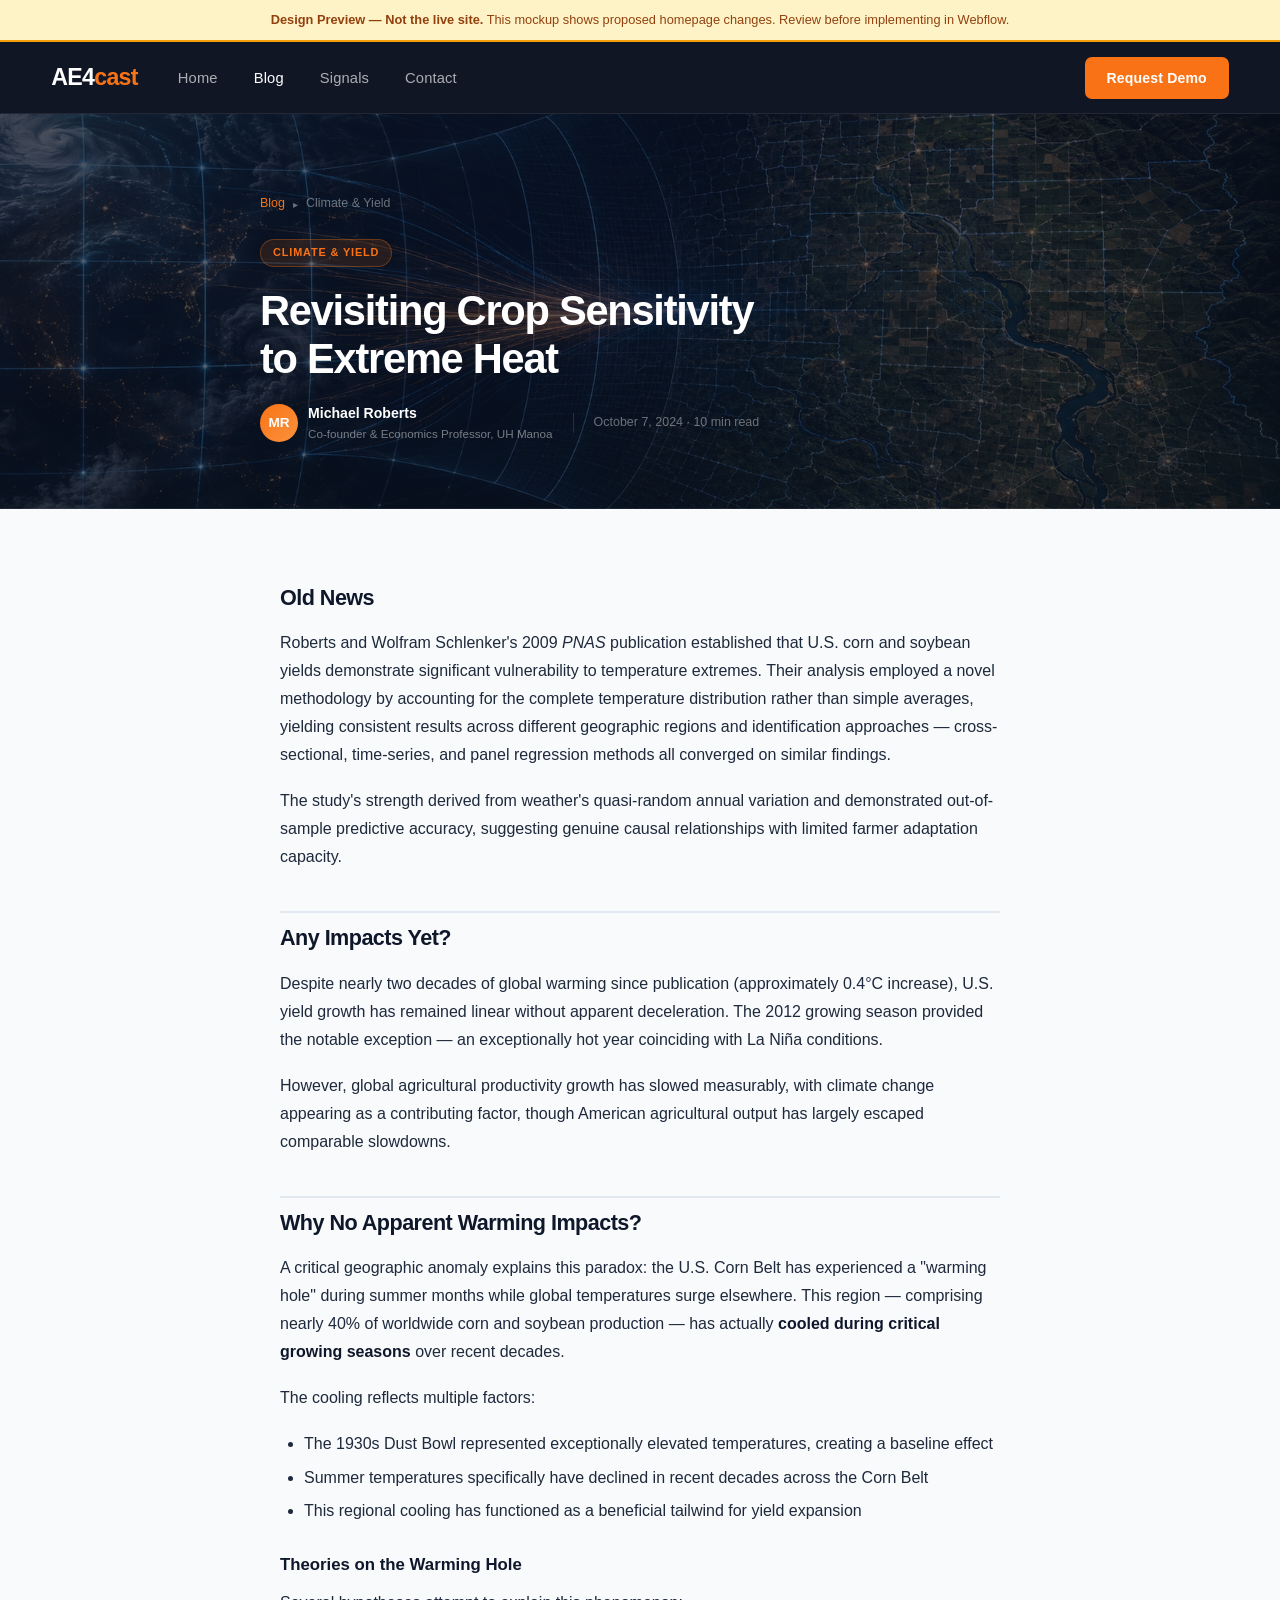
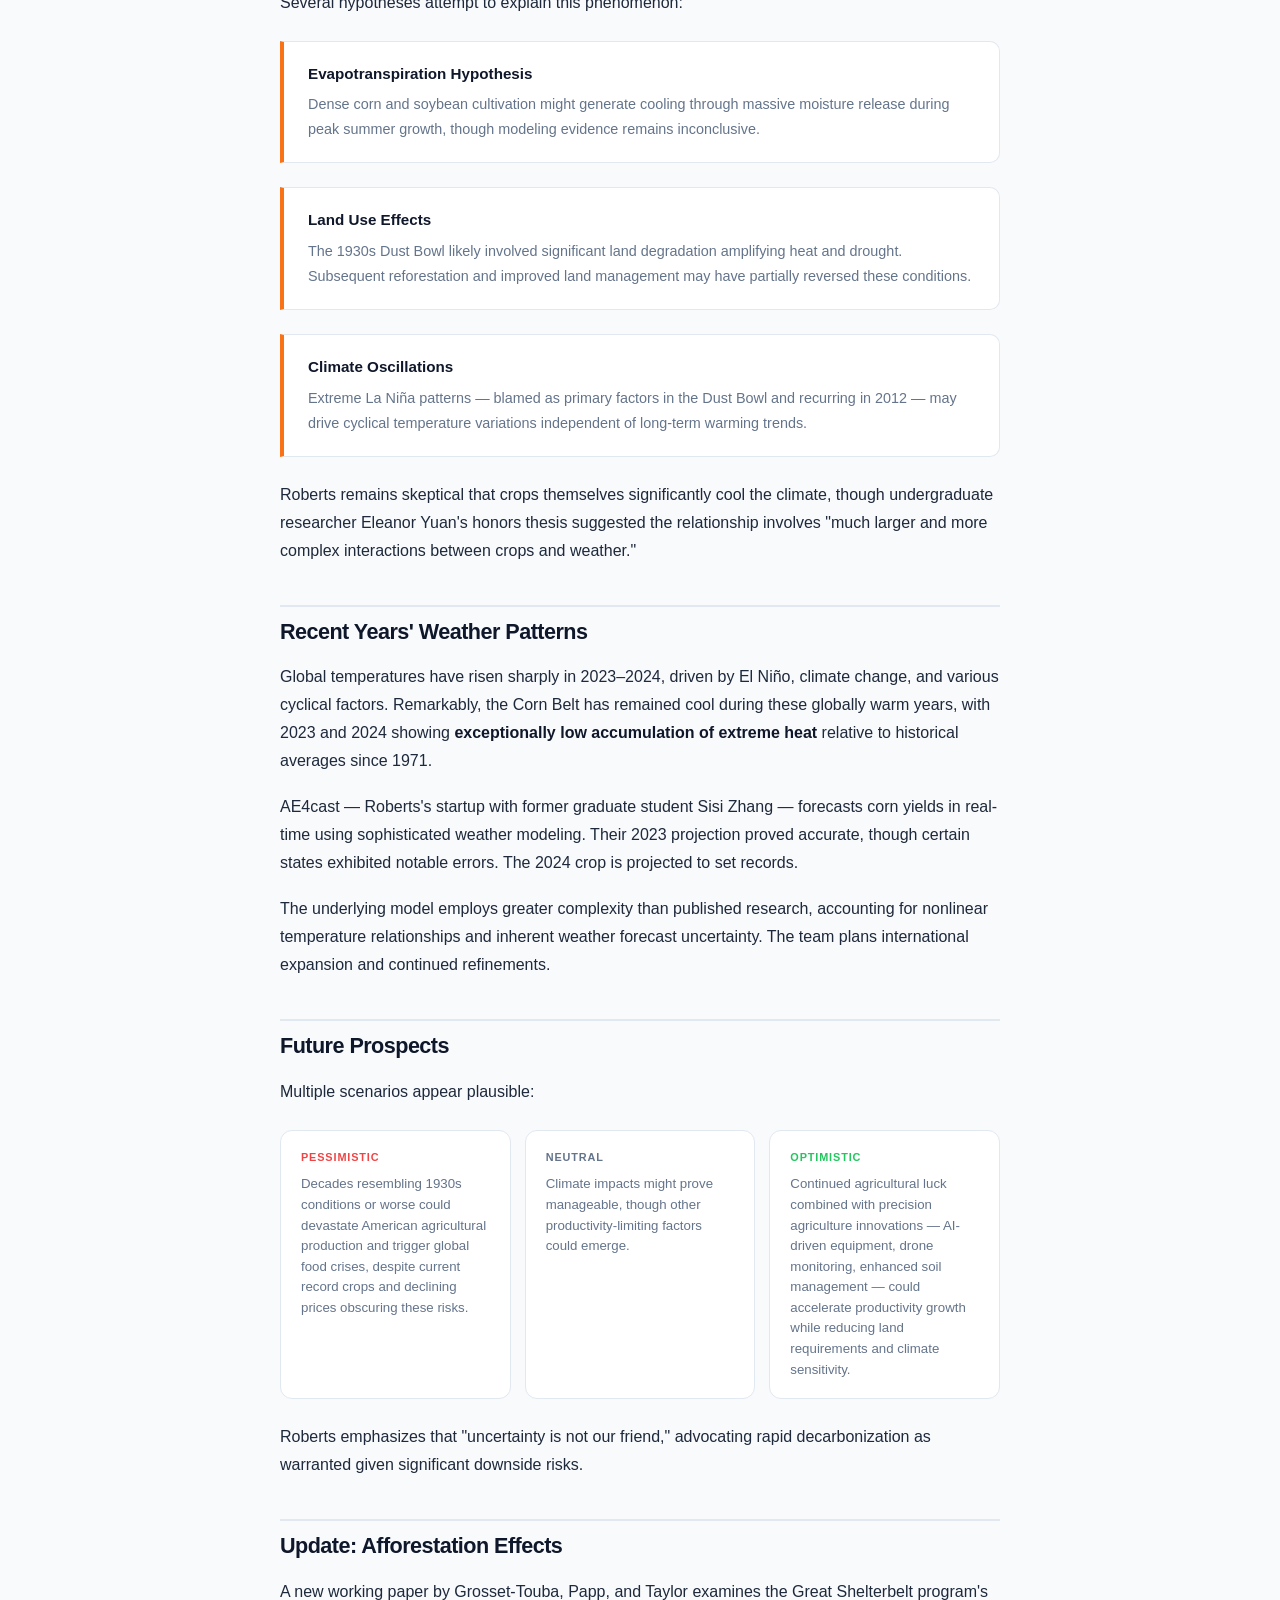
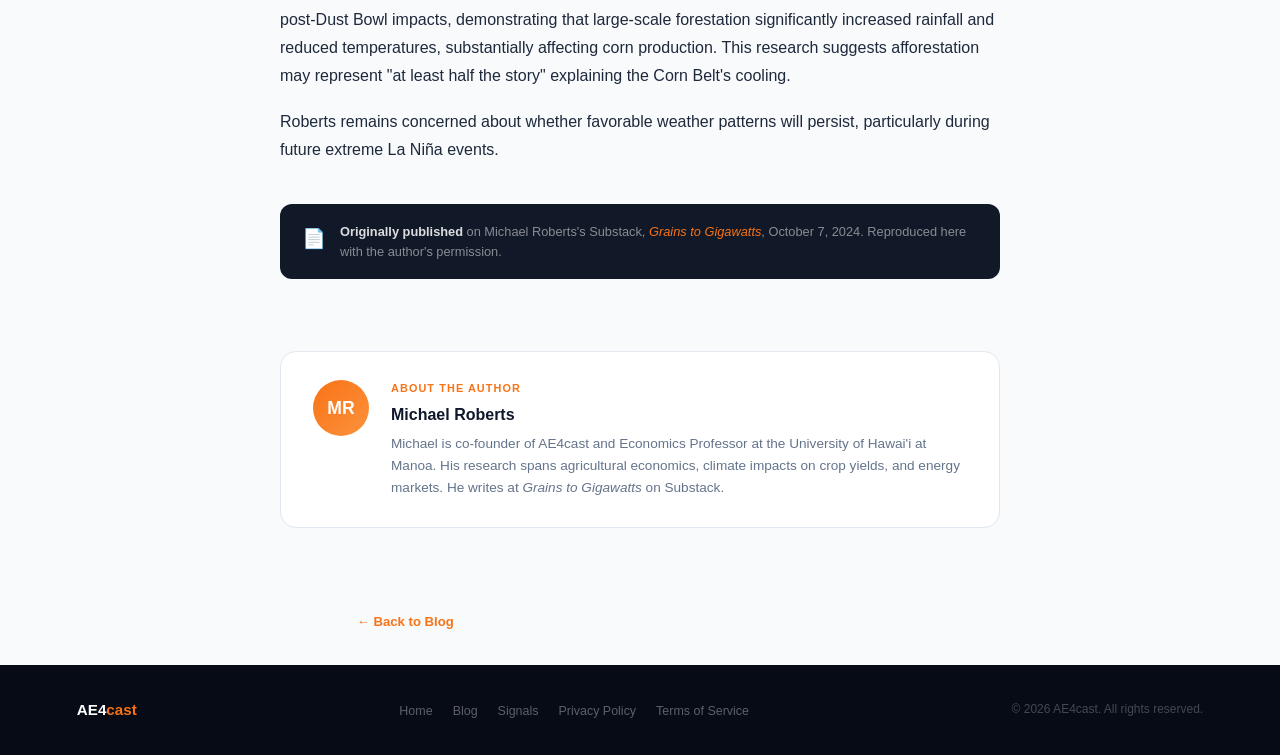
==== blog-revisiting-crop-sensitivity-to-extreme-heat.html @ 886dfc14 "Initial commit — AE4cast website redesign" ====
<!DOCTYPE html>
<html lang="en">
<head>
<meta charset="UTF-8">
<meta name="viewport" content="width=device-width, initial-scale=1.0">
<title>Revisiting Crop Sensitivity to Extreme Heat — AE4cast Blog</title>
<style>
  *, *::before, *::after { box-sizing: border-box; margin: 0; padding: 0; }

  :root {
    --orange:    #f97316;
    --orange-dk: #ea6c0a;
    --dark:      #0a0f1e;
    --dark2:     #111827;
    --dark3:     #1e293b;
    --muted:     #64748b;
    --border-lt: #e2e8f0;
    --white:     #ffffff;
    --offwhite:  #f8fafc;
    --text-dark: #0f172a;
  }

  html { scroll-behavior: smooth; }

  body {
    font-family: "Inter", "Helvetica Neue", Arial, sans-serif;
    background: var(--offwhite);
    color: var(--text-dark);
    line-height: 1.6;
    font-size: 16px;
  }

  a { color: inherit; text-decoration: none; }
  img { display: block; max-width: 100%; }

  /* ── PREVIEW NOTICE ─────────────────────────────────────────── */
  .preview-notice {
    background: #fef3c7;
    border-bottom: 2px solid #f59e0b;
    padding: 10px 24px;
    font-size: 0.8rem;
    text-align: center;
    color: #92400e;
  }
  .preview-notice strong { font-weight: 700; }

  /* ── NAV ─────────────────────────────────────────────────────── */
  .nav {
    position: sticky;
    top: 0;
    z-index: 100;
    background: rgba(10, 15, 30, 0.97);
    backdrop-filter: blur(14px);
    border-bottom: 1px solid rgba(255,255,255,0.08);
    padding: 0 clamp(24px, 4vw, 72px);
    display: flex;
    align-items: center;
    height: 72px;
    gap: 40px;
  }
  .nav-logo {
    font-size: 1.45rem;
    font-weight: 900;
    letter-spacing: -0.03em;
    color: var(--white);
    flex-shrink: 0;
  }
  .nav-logo span { color: var(--orange); }
  .nav-links {
    display: flex;
    gap: 36px;
    list-style: none;
    flex: 1;
  }
  .nav-links a {
    font-size: 0.92rem;
    font-weight: 500;
    color: rgba(255,255,255,0.65);
    transition: color 0.15s;
    letter-spacing: 0.01em;
  }
  .nav-links a:hover, .nav-links a.active { color: var(--white); }
  .nav-cta {
    background: var(--orange);
    color: var(--white);
    font-size: 0.88rem;
    font-weight: 700;
    padding: 10px 22px;
    border-radius: 7px;
    transition: background 0.15s;
    flex-shrink: 0;
    letter-spacing: 0.01em;
  }
  .nav-cta:hover { background: var(--orange-dk); }

  /* ── POST HEADER ─────────────────────────────────────────────── */
  .post-header {
    background:
      linear-gradient(160deg, rgba(13,20,36,0.75) 0%, rgba(10,15,30,0.65) 40%, rgba(12,21,32,0.75) 100%),
      url('image/ae4casthomepage1.png') center / cover no-repeat;
    padding: clamp(48px, 7vw, 80px) clamp(20px, 6vw, 80px) clamp(40px, 5vw, 64px);
    border-bottom: 1px solid rgba(255,255,255,0.07);
  }
  .post-header-inner {
    max-width: 760px;
    margin: 0 auto;
  }
  .breadcrumb {
    display: flex;
    align-items: center;
    gap: 8px;
    margin-bottom: 24px;
    font-size: 0.78rem;
    color: rgba(255,255,255,0.4);
  }
  .breadcrumb a { color: var(--orange); transition: opacity 0.15s; }
  .breadcrumb a:hover { opacity: 0.8; }
  .breadcrumb-sep { font-size: 0.6rem; }
  .post-tag {
    display: inline-block;
    background: rgba(249,115,22,0.12);
    border: 1px solid rgba(249,115,22,0.3);
    color: var(--orange);
    font-size: 0.68rem;
    font-weight: 700;
    letter-spacing: 0.08em;
    text-transform: uppercase;
    padding: 4px 12px;
    border-radius: 20px;
    margin-bottom: 20px;
  }
  .post-header h1 {
    font-size: clamp(1.7rem, 4vw, 2.6rem);
    font-weight: 800;
    letter-spacing: -0.03em;
    line-height: 1.15;
    color: var(--white);
    margin-bottom: 20px;
  }
  .post-header-meta {
    display: flex;
    align-items: center;
    gap: 20px;
    flex-wrap: wrap;
  }
  .post-author-block {
    display: flex;
    align-items: center;
    gap: 10px;
  }
  .author-avatar {
    width: 38px;
    height: 38px;
    border-radius: 50%;
    background: linear-gradient(135deg, var(--orange) 0%, #fb923c 100%);
    display: flex;
    align-items: center;
    justify-content: center;
    font-weight: 800;
    font-size: 0.85rem;
    color: white;
    flex-shrink: 0;
  }
  .author-name {
    font-size: 0.88rem;
    font-weight: 600;
    color: var(--white);
  }
  .author-title {
    font-size: 0.73rem;
    color: rgba(255,255,255,0.45);
  }
  .post-date-read {
    font-size: 0.78rem;
    color: rgba(255,255,255,0.4);
    padding-left: 20px;
    border-left: 1px solid rgba(255,255,255,0.12);
  }

  /* ── ARTICLE BODY ────────────────────────────────────────────── */
  .post-body-wrap {
    padding: clamp(48px, 6vw, 72px) clamp(20px, 6vw, 80px);
  }
  .post-body {
    max-width: 720px;
    margin: 0 auto;
  }

  /* prose styles */
  .post-body h2 {
    font-size: 1.35rem;
    font-weight: 800;
    letter-spacing: -0.025em;
    color: var(--text-dark);
    margin: 40px 0 14px;
    padding-top: 8px;
    border-top: 2px solid var(--border-lt);
  }
  .post-body h2:first-child { margin-top: 0; border-top: none; padding-top: 0; }
  .post-body h3 {
    font-size: 1.05rem;
    font-weight: 700;
    color: var(--text-dark);
    margin: 28px 0 10px;
  }
  .post-body p {
    font-size: 1rem;
    line-height: 1.75;
    color: #1e293b;
    margin-bottom: 18px;
  }
  .post-body ul, .post-body ol {
    margin: 0 0 18px 24px;
  }
  .post-body li {
    font-size: 1rem;
    line-height: 1.7;
    color: #1e293b;
    margin-bottom: 6px;
  }
  .post-body strong { font-weight: 700; color: var(--text-dark); }

  /* pull-out callout for sub-hypotheses */
  .post-callout {
    background: var(--white);
    border: 1px solid var(--border-lt);
    border-left: 4px solid var(--orange);
    border-radius: 0 10px 10px 0;
    padding: 20px 24px;
    margin: 24px 0;
  }
  .post-callout h3 {
    font-size: 0.95rem;
    font-weight: 700;
    margin: 0 0 6px;
  }
  .post-callout p {
    font-size: 0.9rem;
    margin: 0;
    color: var(--muted);
  }

  /* scenario boxes */
  .scenarios {
    display: grid;
    grid-template-columns: repeat(auto-fit, minmax(200px, 1fr));
    gap: 14px;
    margin: 24px 0;
  }
  .scenario-card {
    background: var(--white);
    border: 1px solid var(--border-lt);
    border-radius: 12px;
    padding: 18px 20px;
  }
  .scenario-label {
    font-size: 0.68rem;
    font-weight: 700;
    letter-spacing: 0.08em;
    text-transform: uppercase;
    margin-bottom: 8px;
  }
  .scenario-label.pessimistic { color: #ef4444; }
  .scenario-label.neutral     { color: var(--muted); }
  .scenario-label.optimistic  { color: #22c55e; }
  .scenario-card p {
    font-size: 0.83rem;
    margin: 0;
    color: var(--muted);
    line-height: 1.55;
  }

  /* source citation box */
  .post-source {
    background: var(--dark2);
    border-radius: 12px;
    padding: 18px 22px;
    margin: 40px 0 0;
    display: flex;
    align-items: flex-start;
    gap: 14px;
  }
  .post-source-icon { font-size: 1.2rem; flex-shrink: 0; margin-top: 2px; }
  .post-source-text { font-size: 0.8rem; color: rgba(255,255,255,0.5); line-height: 1.55; }
  .post-source-text strong { color: rgba(255,255,255,0.85); }

  /* ── AUTHOR BIO ───────────────────────────────────────────────── */
  .author-bio-section {
    padding: 0 clamp(20px, 6vw, 80px) clamp(48px, 6vw, 72px);
  }
  .author-bio {
    max-width: 720px;
    margin: 0 auto;
    background: var(--white);
    border: 1px solid var(--border-lt);
    border-radius: 16px;
    padding: 28px 32px;
    display: flex;
    gap: 22px;
    align-items: flex-start;
  }
  .author-bio-avatar {
    width: 56px;
    height: 56px;
    border-radius: 50%;
    background: linear-gradient(135deg, var(--orange) 0%, #fb923c 100%);
    display: flex;
    align-items: center;
    justify-content: center;
    font-weight: 800;
    font-size: 1.1rem;
    color: white;
    flex-shrink: 0;
  }
  .author-bio-info { flex: 1; }
  .author-bio-label {
    font-size: 0.68rem;
    font-weight: 700;
    letter-spacing: 0.1em;
    text-transform: uppercase;
    color: var(--orange);
    margin-bottom: 4px;
  }
  .author-bio-name {
    font-size: 1rem;
    font-weight: 800;
    margin-bottom: 6px;
  }
  .author-bio-desc {
    font-size: 0.85rem;
    color: var(--muted);
    line-height: 1.6;
  }

  /* ── BACK LINK ───────────────────────────────────────────────── */
  .back-link-wrap {
    max-width: 720px;
    margin: 0 auto 32px;
    padding: 0 clamp(20px, 6vw, 80px);
  }
  .back-link {
    display: inline-flex;
    align-items: center;
    gap: 6px;
    font-size: 0.82rem;
    font-weight: 600;
    color: var(--orange);
    transition: gap 0.15s;
  }
  .back-link:hover { gap: 10px; }

  /* ── FOOTER ──────────────────────────────────────────────────── */
  .footer {
    background: #060b15;
    padding: 32px clamp(20px, 6vw, 80px);
    display: flex;
    align-items: center;
    justify-content: space-between;
    flex-wrap: wrap;
    gap: 16px;
    margin-top: 32px;
  }
  .footer-logo { font-size: 0.95rem; font-weight: 800; color: var(--white); }
  .footer-logo span { color: var(--orange); }
  .footer-links {
    display: flex;
    gap: 20px;
    list-style: none;
    flex-wrap: wrap;
  }
  .footer-links a {
    font-size: 0.78rem;
    color: rgba(255,255,255,0.35);
    transition: color 0.15s;
  }
  .footer-links a:hover { color: rgba(255,255,255,0.7); }
  .footer-copy { font-size: 0.75rem; color: rgba(255,255,255,0.25); }

  @media (max-width: 640px) {
    .nav-links { display: none; }
    .author-bio { flex-direction: column; }
    .post-header-meta { flex-direction: column; align-items: flex-start; gap: 10px; }
    .post-date-read { border-left: none; padding-left: 0; }
  }
</style>
</head>
<body>

<div class="preview-notice">
  <strong>Design Preview — Not the live site.</strong>
  This mockup shows proposed homepage changes. Review before implementing in Webflow.
</div>

<!-- NAV -->
<nav class="nav">
  <a href="index.html" class="nav-logo">AE4<span>cast</span></a>
  <ul class="nav-links">
    <li><a href="index.html">Home</a></li>
    <li><a href="blog.html" class="active">Blog</a></li>
    <li><a href="signals.html">Signals</a></li>
    <li><a href="contact.html">Contact</a></li>
  </ul>
  <a href="contact.html" class="nav-cta">Request Demo</a>
</nav>

<!-- POST HEADER -->
<header class="post-header">
  <div class="post-header-inner">
    <div class="breadcrumb">
      <a href="blog.html">Blog</a>
      <span class="breadcrumb-sep">&#9656;</span>
      <span>Climate &amp; Yield</span>
    </div>
    <div class="post-tag">Climate &amp; Yield</div>
    <h1>Revisiting Crop Sensitivity<br>to Extreme Heat</h1>
    <div class="post-header-meta">
      <div class="post-author-block">
        <div class="author-avatar">MR</div>
        <div>
          <div class="author-name">Michael Roberts</div>
          <div class="author-title">Co-founder &amp; Economics Professor, UH Manoa</div>
        </div>
      </div>
      <div class="post-date-read">October 7, 2024 &middot; 10 min read</div>
    </div>
  </div>
</header>

<!-- ARTICLE BODY -->
<div class="post-body-wrap">
  <div class="post-body">

    <h2>Old News</h2>
    <p>Roberts and Wolfram Schlenker's 2009 <em>PNAS</em> publication established that U.S. corn and soybean yields demonstrate significant vulnerability to temperature extremes. Their analysis employed a novel methodology by accounting for the complete temperature distribution rather than simple averages, yielding consistent results across different geographic regions and identification approaches — cross-sectional, time-series, and panel regression methods all converged on similar findings.</p>
    <p>The study's strength derived from weather's quasi-random annual variation and demonstrated out-of-sample predictive accuracy, suggesting genuine causal relationships with limited farmer adaptation capacity.</p>

    <h2>Any Impacts Yet?</h2>
    <p>Despite nearly two decades of global warming since publication (approximately 0.4°C increase), U.S. yield growth has remained linear without apparent deceleration. The 2012 growing season provided the notable exception — an exceptionally hot year coinciding with La Niña conditions.</p>
    <p>However, global agricultural productivity growth has slowed measurably, with climate change appearing as a contributing factor, though American agricultural output has largely escaped comparable slowdowns.</p>

    <h2>Why No Apparent Warming Impacts?</h2>
    <p>A critical geographic anomaly explains this paradox: the U.S. Corn Belt has experienced a "warming hole" during summer months while global temperatures surge elsewhere. This region — comprising nearly 40% of worldwide corn and soybean production — has actually <strong>cooled during critical growing seasons</strong> over recent decades.</p>
    <p>The cooling reflects multiple factors:</p>
    <ul>
      <li>The 1930s Dust Bowl represented exceptionally elevated temperatures, creating a baseline effect</li>
      <li>Summer temperatures specifically have declined in recent decades across the Corn Belt</li>
      <li>This regional cooling has functioned as a beneficial tailwind for yield expansion</li>
    </ul>

    <h3>Theories on the Warming Hole</h3>
    <p>Several hypotheses attempt to explain this phenomenon:</p>

    <div class="post-callout">
      <h3>Evapotranspiration Hypothesis</h3>
      <p>Dense corn and soybean cultivation might generate cooling through massive moisture release during peak summer growth, though modeling evidence remains inconclusive.</p>
    </div>

    <div class="post-callout">
      <h3>Land Use Effects</h3>
      <p>The 1930s Dust Bowl likely involved significant land degradation amplifying heat and drought. Subsequent reforestation and improved land management may have partially reversed these conditions.</p>
    </div>

    <div class="post-callout">
      <h3>Climate Oscillations</h3>
      <p>Extreme La Niña patterns — blamed as primary factors in the Dust Bowl and recurring in 2012 — may drive cyclical temperature variations independent of long-term warming trends.</p>
    </div>

    <p>Roberts remains skeptical that crops themselves significantly cool the climate, though undergraduate researcher Eleanor Yuan's honors thesis suggested the relationship involves "much larger and more complex interactions between crops and weather."</p>

    <h2>Recent Years' Weather Patterns</h2>
    <p>Global temperatures have risen sharply in 2023–2024, driven by El Niño, climate change, and various cyclical factors. Remarkably, the Corn Belt has remained cool during these globally warm years, with 2023 and 2024 showing <strong>exceptionally low accumulation of extreme heat</strong> relative to historical averages since 1971.</p>
    <p>AE4cast — Roberts's startup with former graduate student Sisi Zhang — forecasts corn yields in real-time using sophisticated weather modeling. Their 2023 projection proved accurate, though certain states exhibited notable errors. The 2024 crop is projected to set records.</p>
    <p>The underlying model employs greater complexity than published research, accounting for nonlinear temperature relationships and inherent weather forecast uncertainty. The team plans international expansion and continued refinements.</p>

    <h2>Future Prospects</h2>
    <p>Multiple scenarios appear plausible:</p>

    <div class="scenarios">
      <div class="scenario-card">
        <div class="scenario-label pessimistic">Pessimistic</div>
        <p>Decades resembling 1930s conditions or worse could devastate American agricultural production and trigger global food crises, despite current record crops and declining prices obscuring these risks.</p>
      </div>
      <div class="scenario-card">
        <div class="scenario-label neutral">Neutral</div>
        <p>Climate impacts might prove manageable, though other productivity-limiting factors could emerge.</p>
      </div>
      <div class="scenario-card">
        <div class="scenario-label optimistic">Optimistic</div>
        <p>Continued agricultural luck combined with precision agriculture innovations — AI-driven equipment, drone monitoring, enhanced soil management — could accelerate productivity growth while reducing land requirements and climate sensitivity.</p>
      </div>
    </div>

    <p>Roberts emphasizes that "uncertainty is not our friend," advocating rapid decarbonization as warranted given significant downside risks.</p>

    <h2>Update: Afforestation Effects</h2>
    <p>A new working paper by Grosset-Touba, Papp, and Taylor examines the Great Shelterbelt program's post-Dust Bowl impacts, demonstrating that large-scale forestation significantly increased rainfall and reduced temperatures, substantially affecting corn production. This research suggests afforestation may represent "at least half the story" explaining the Corn Belt's cooling.</p>
    <p>Roberts remains concerned about whether favorable weather patterns will persist, particularly during future extreme La Niña events.</p>

    <div class="post-source">
      <div class="post-source-icon">&#128196;</div>
      <div class="post-source-text">
        <strong>Originally published</strong> on Michael Roberts's Substack, <a href="https://grainsgigawatts.substack.com/" target="_blank" rel="noopener" style="color:var(--orange)"><em>Grains to Gigawatts</em></a>, October 7, 2024. Reproduced here with the author's permission.
      </div>
    </div>

  </div>
</div>

<!-- AUTHOR BIO -->
<div class="author-bio-section">
  <div class="author-bio">
    <div class="author-bio-avatar">MR</div>
    <div class="author-bio-info">
      <div class="author-bio-label">About the Author</div>
      <div class="author-bio-name">Michael Roberts</div>
      <p class="author-bio-desc">Michael is co-founder of AE4cast and Economics Professor at the University of Hawai'i at Manoa. His research spans agricultural economics, climate impacts on crop yields, and energy markets. He writes at <em>Grains to Gigawatts</em> on Substack.</p>
    </div>
  </div>
</div>

<!-- BACK TO BLOG -->
<div class="back-link-wrap" style="padding-top: 8px;">
  <a href="blog.html" class="back-link">&#8592; Back to Blog</a>
</div>

<!-- FOOTER -->
<footer class="footer">
  <span class="footer-logo">AE4<span>cast</span></span>
  <ul class="footer-links">
    <li><a href="index.html">Home</a></li>
    <li><a href="blog.html">Blog</a></li>
    <li><a href="signals.html">Signals</a></li>
    <li><a href="privacy-policy.html">Privacy Policy</a></li>
    <li><a href="terms.html">Terms of Service</a></li>
  </ul>
  <span class="footer-copy">&copy; 2026 AE4cast. All rights reserved.</span>
</footer>

</body>
</html>
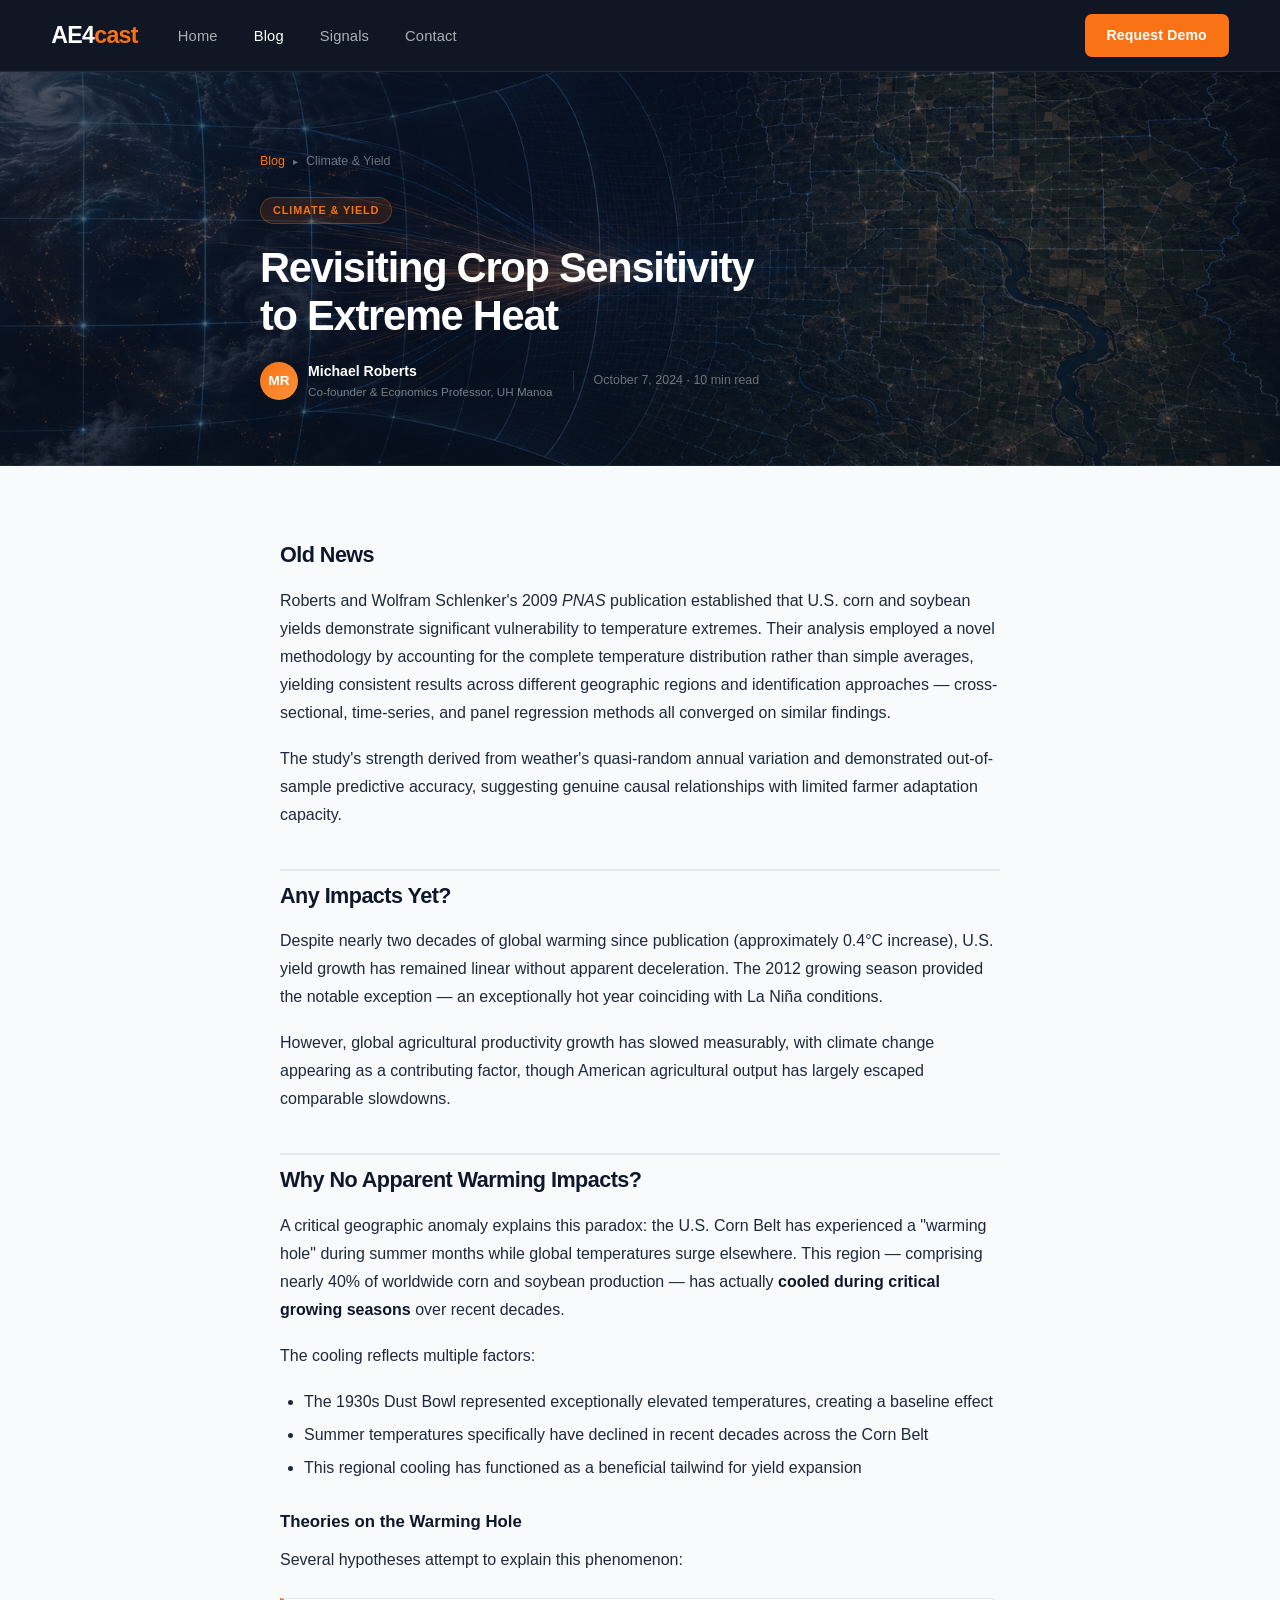
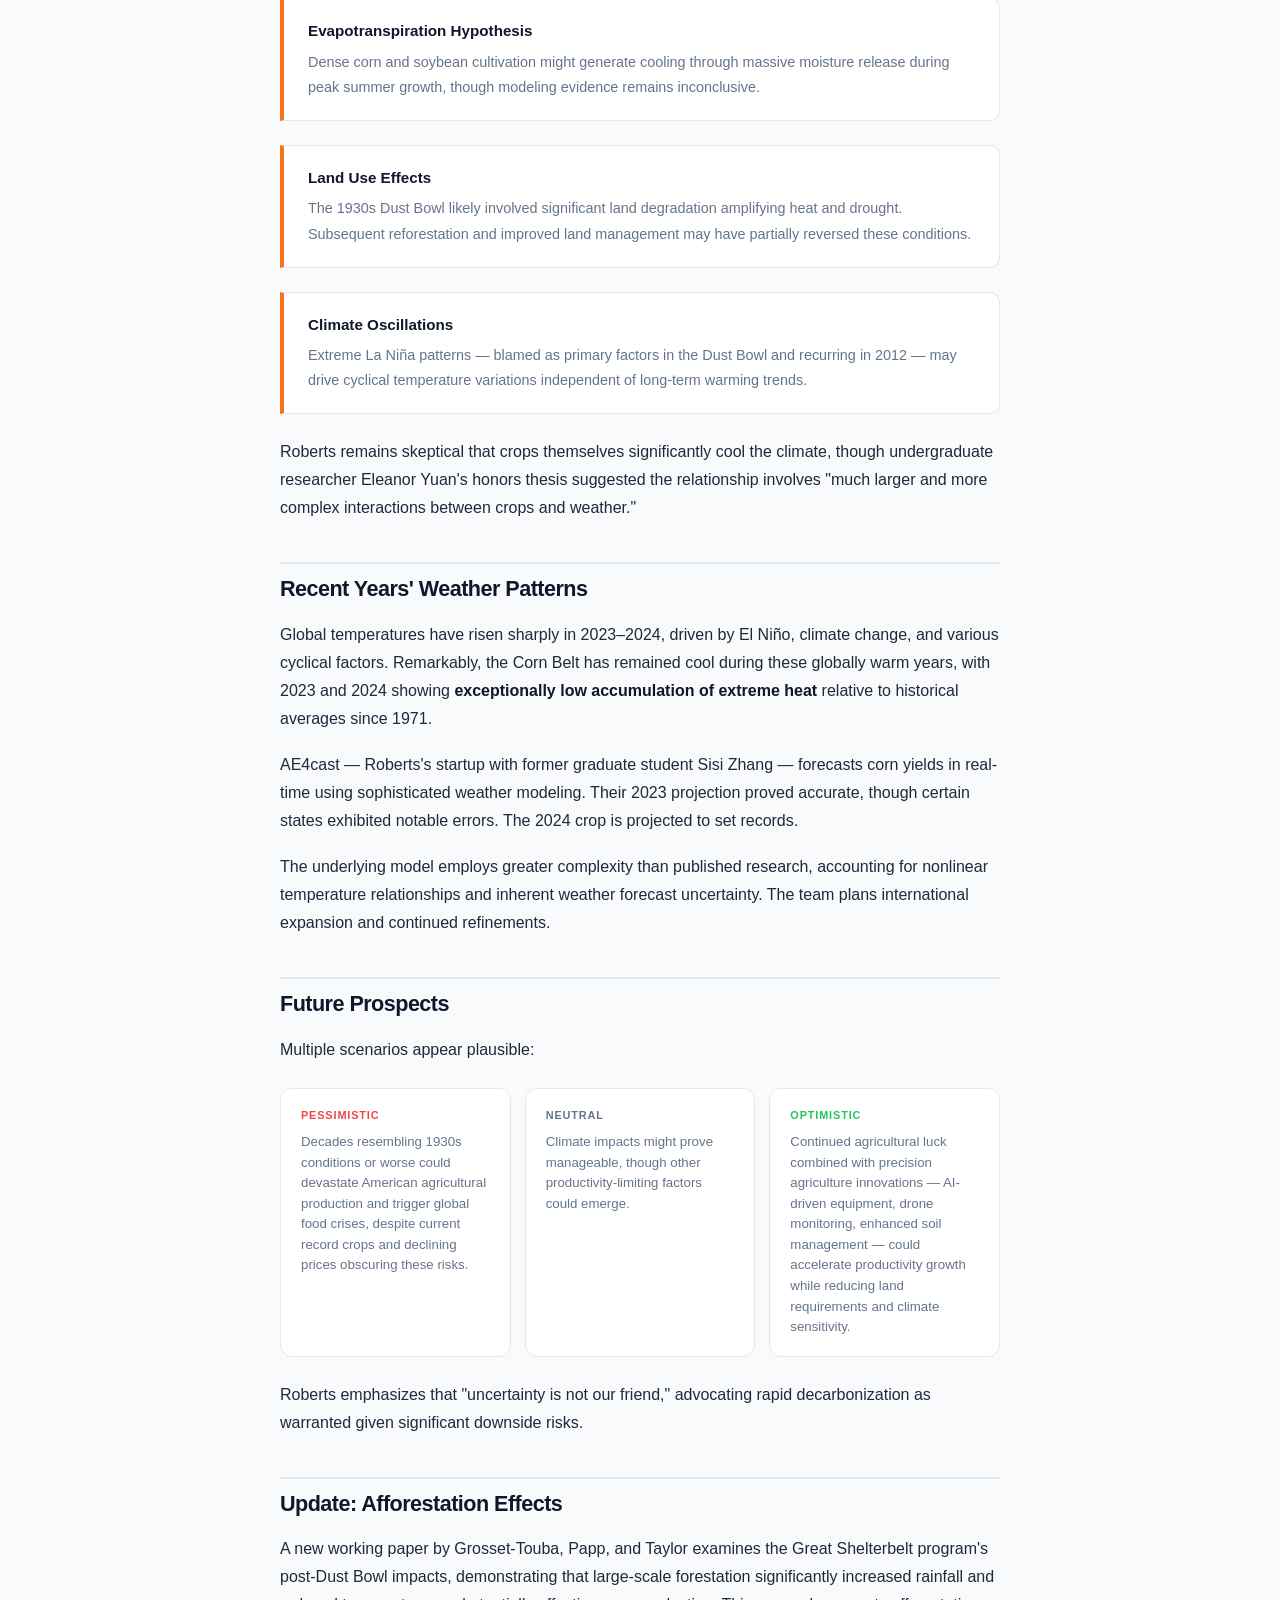
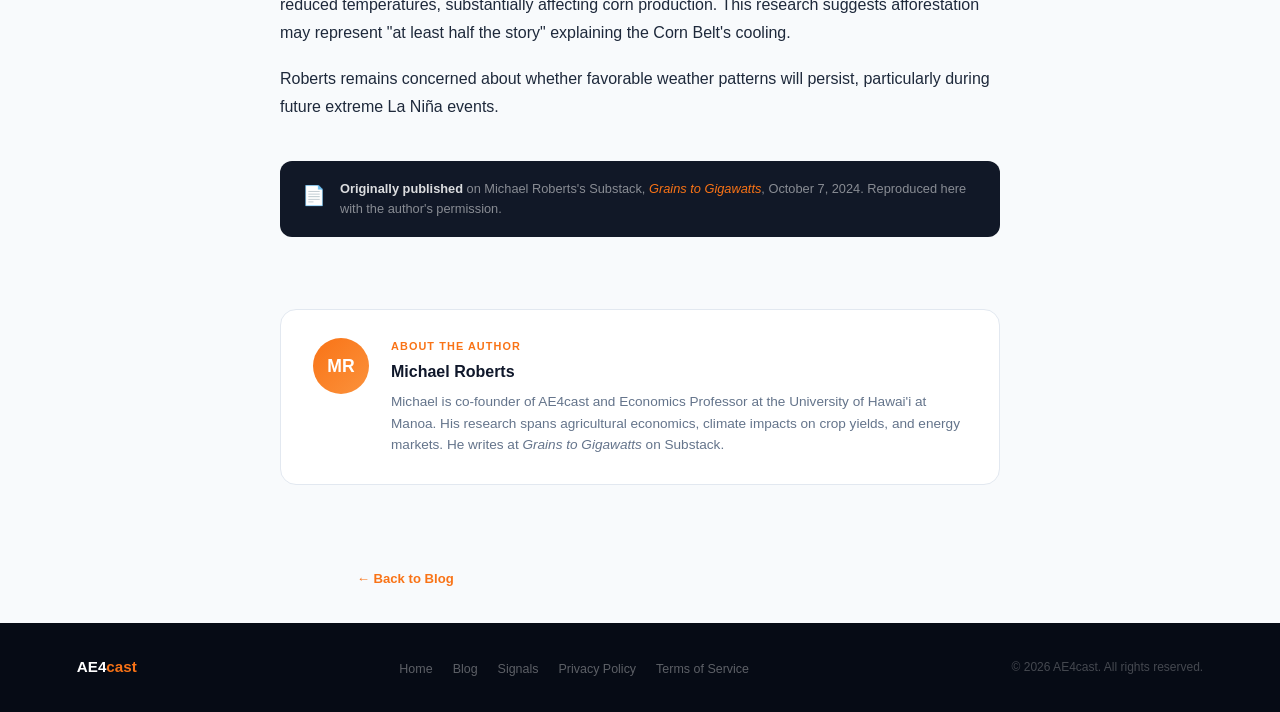
==== commit da2d78ce: "Remove design preview banner from all pages" ====
--- a/blog-revisiting-crop-sensitivity-to-extreme-heat.html
+++ b/blog-revisiting-crop-sensitivity-to-extreme-heat.html
@@ -32,17 +32,6 @@
 
   a { color: inherit; text-decoration: none; }
   img { display: block; max-width: 100%; }
-
-  /* ── PREVIEW NOTICE ─────────────────────────────────────────── */
-  .preview-notice {
-    background: #fef3c7;
-    border-bottom: 2px solid #f59e0b;
-    padding: 10px 24px;
-    font-size: 0.8rem;
-    text-align: center;
-    color: #92400e;
-  }
-  .preview-notice strong { font-weight: 700; }
 
   /* ── NAV ─────────────────────────────────────────────────────── */
   .nav {
@@ -386,11 +375,6 @@
 </head>
 <body>
 
-<div class="preview-notice">
-  <strong>Design Preview — Not the live site.</strong>
-  This mockup shows proposed homepage changes. Review before implementing in Webflow.
-</div>
-
 <!-- NAV -->
 <nav class="nav">
   <a href="index.html" class="nav-logo">AE4<span>cast</span></a>
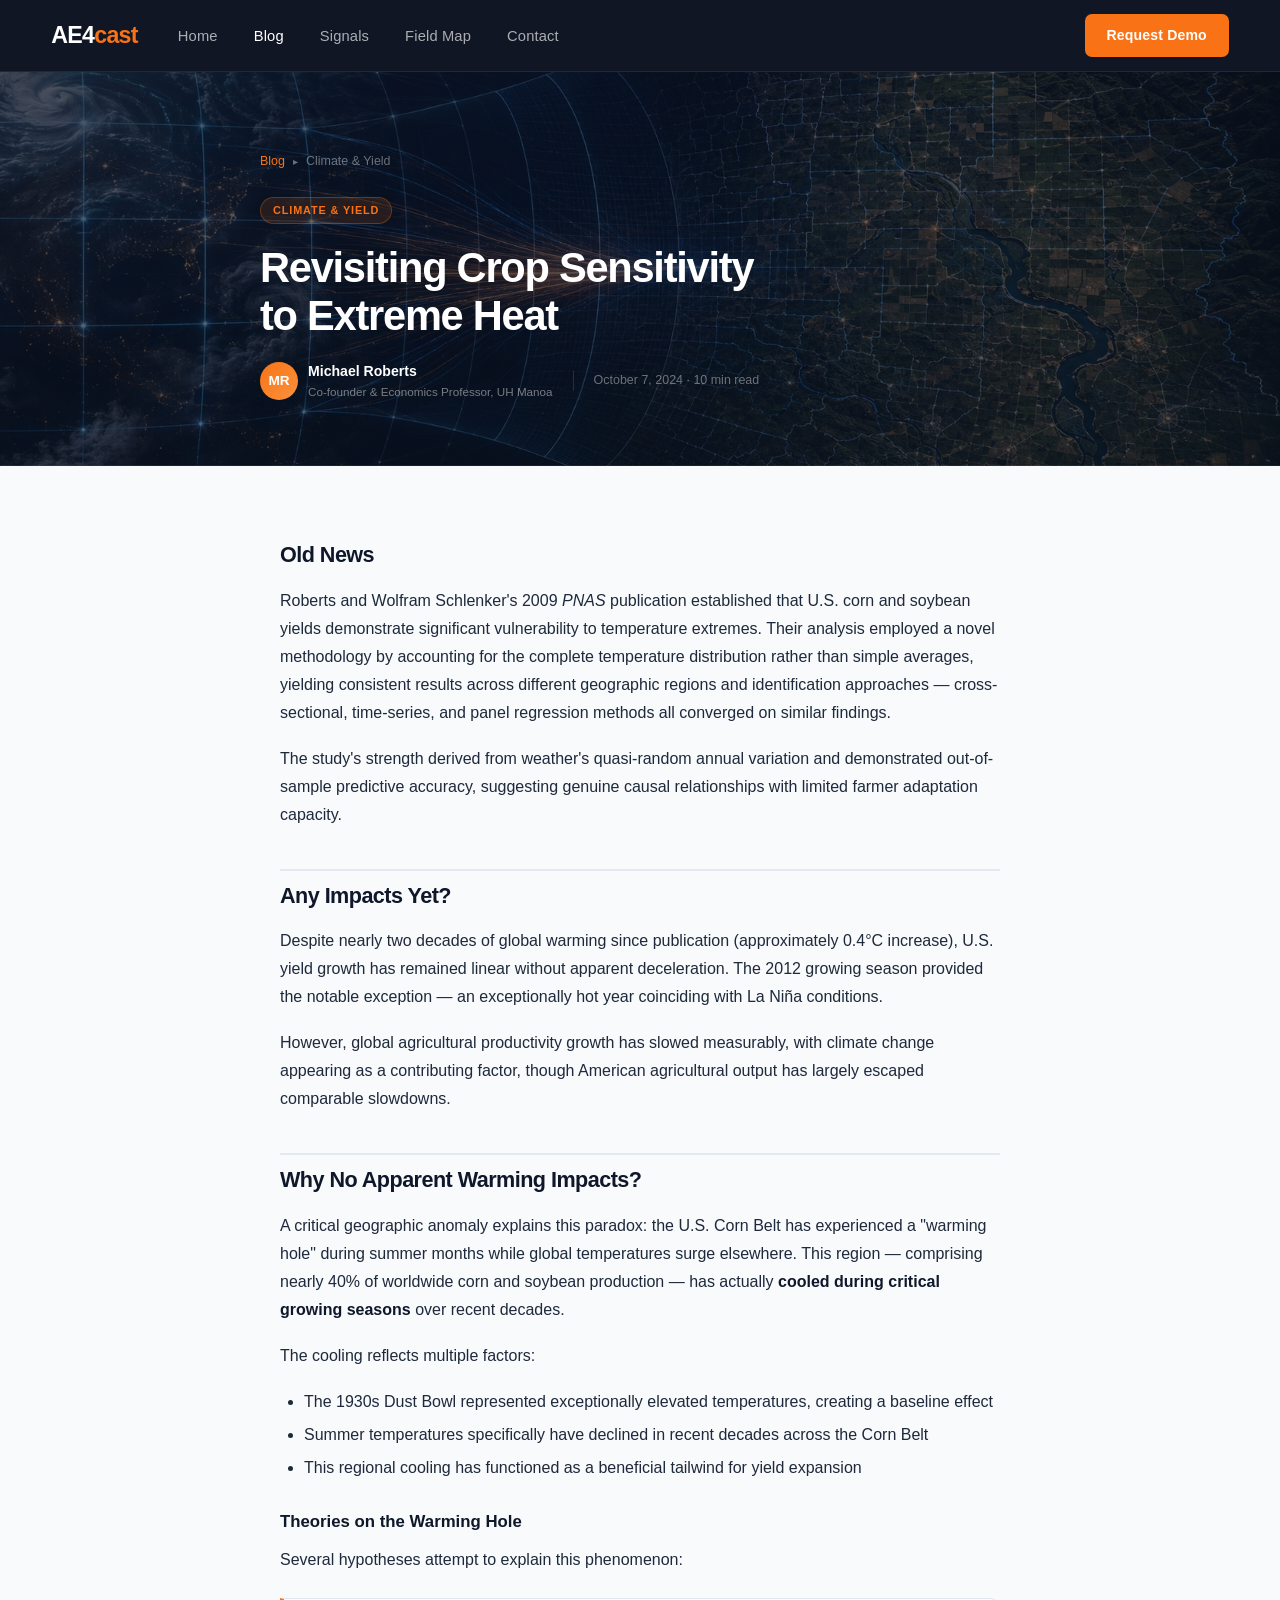
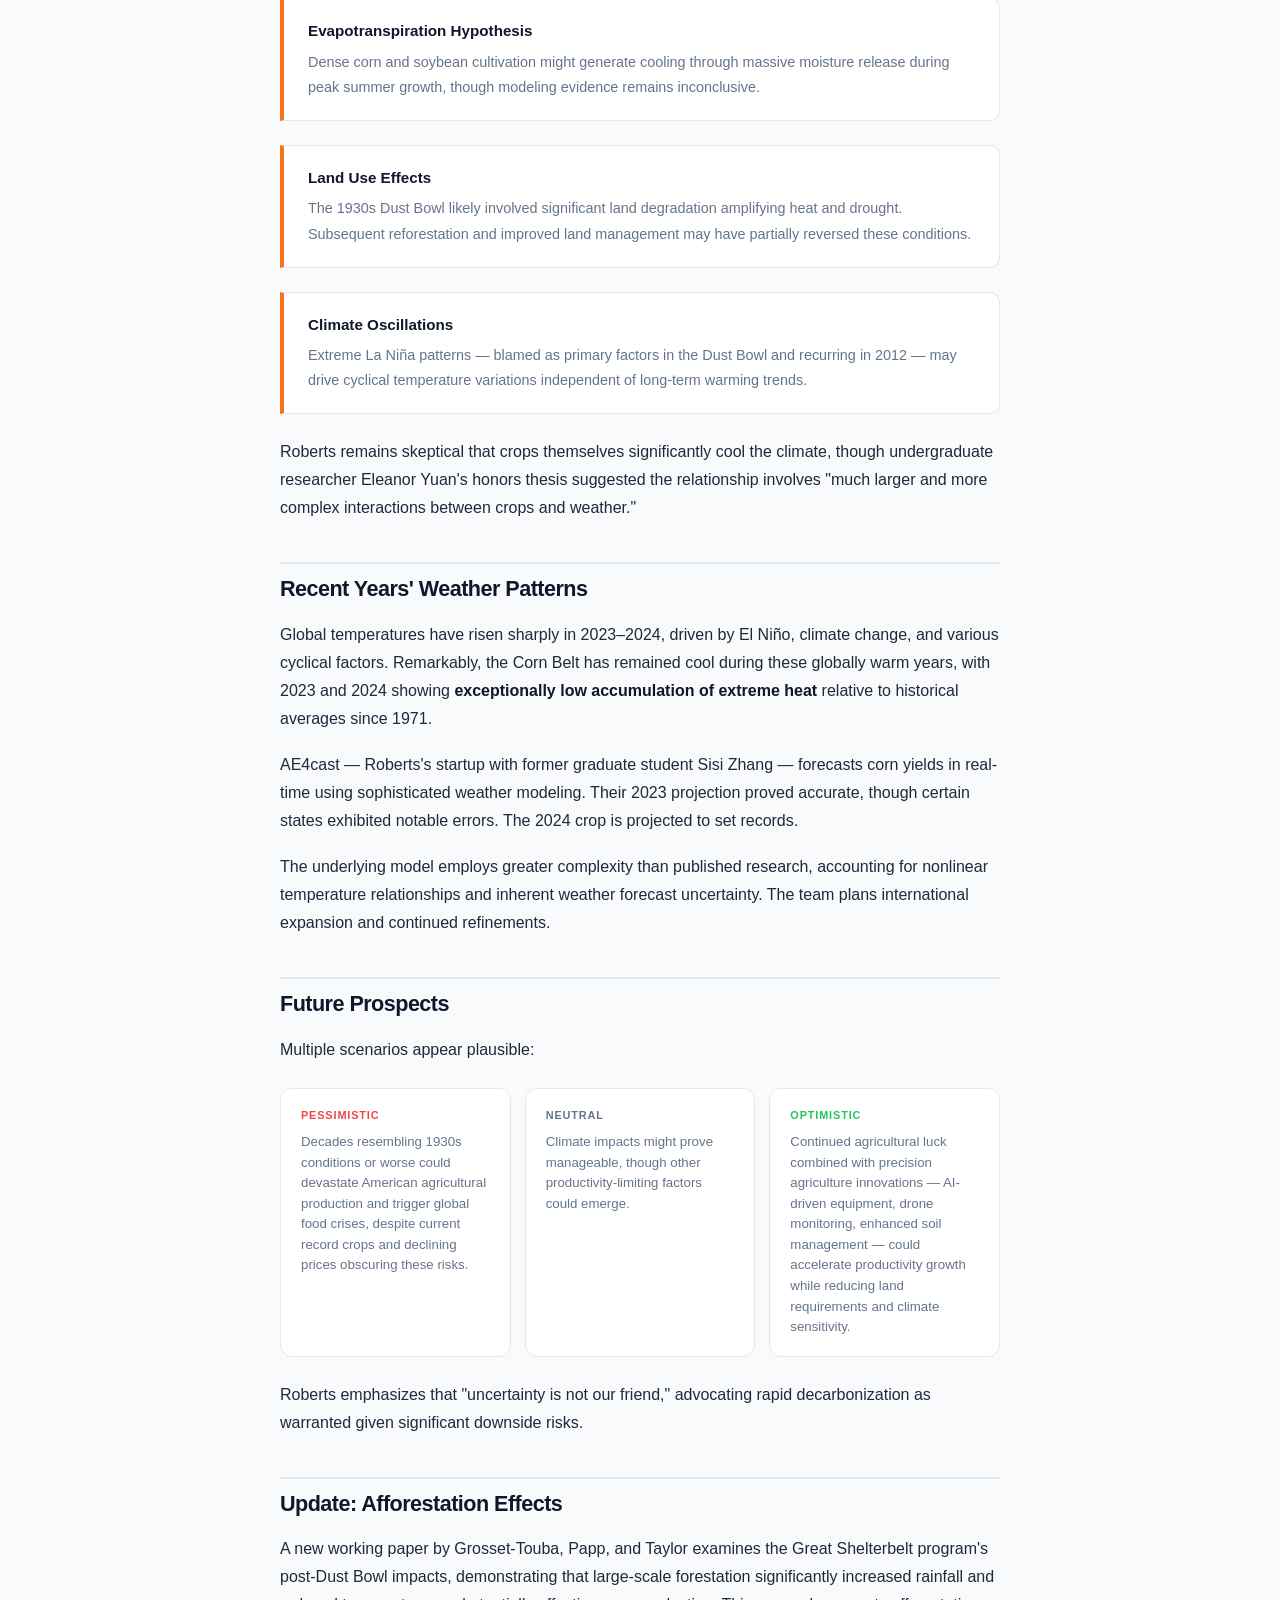
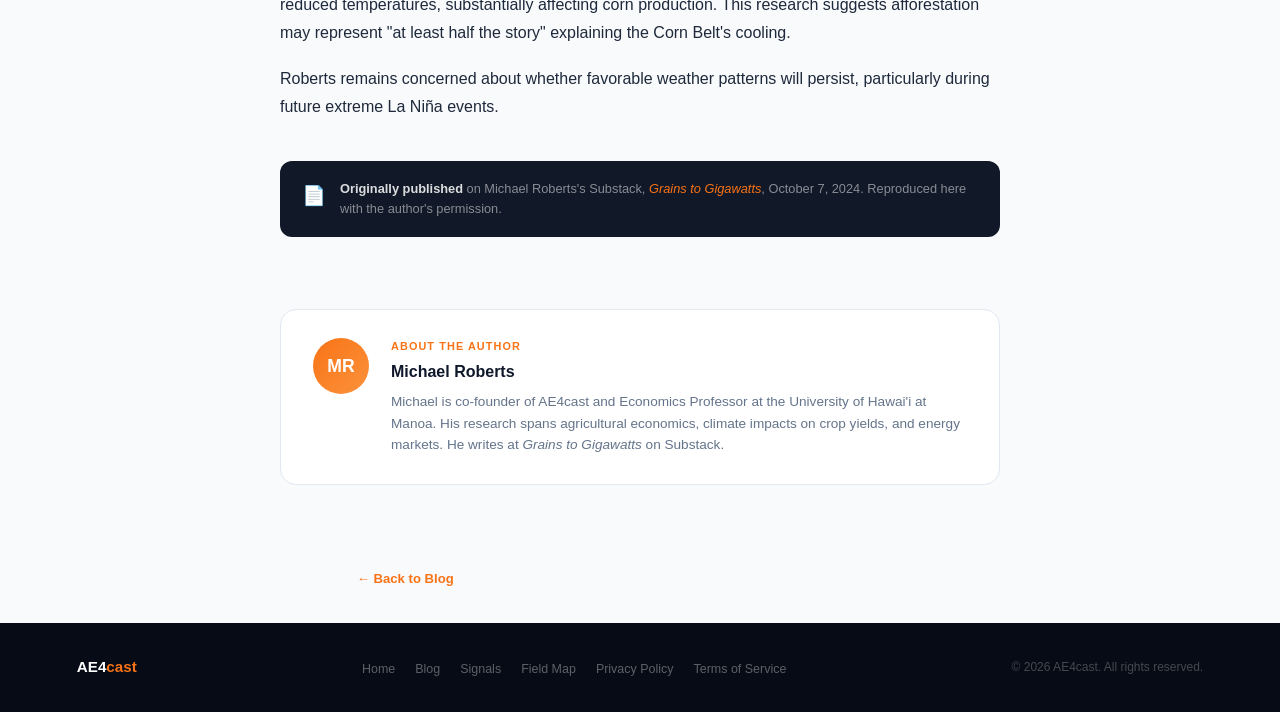
==== commit 5002c0a4: "Field map: counties and fields from the ae4cast forecast snapshots Static page map/index.html (+ map" ====
--- a/blog-revisiting-crop-sensitivity-to-extreme-heat.html
+++ b/blog-revisiting-crop-sensitivity-to-extreme-heat.html
@@ -365,8 +365,45 @@
   .footer-links a:hover { color: rgba(255,255,255,0.7); }
   .footer-copy { font-size: 0.75rem; color: rgba(255,255,255,0.25); }
 
+  /* ── HAMBURGER BUTTON ───────────────────────────────────── */
+  .nav-hamburger {
+    display: none;
+    flex-direction: column;
+    gap: 5px;
+    background: none;
+    border: none;
+    cursor: pointer;
+    padding: 6px;
+    margin-left: auto;
+    flex-shrink: 0;
+  }
+  .nav-hamburger span {
+    display: block;
+    width: 22px;
+    height: 2px;
+    background: rgba(255,255,255,0.85);
+    border-radius: 2px;
+    transition: transform 0.22s, opacity 0.22s;
+  }
+  .nav-hamburger.open span:nth-child(1) { transform: translateY(7px) rotate(45deg); }
+  .nav-hamburger.open span:nth-child(2) { opacity: 0; }
+  .nav-hamburger.open span:nth-child(3) { transform: translateY(-7px) rotate(-45deg); }
+
   @media (max-width: 640px) {
-    .nav-links { display: none; }
+    .nav { flex-wrap: wrap; height: auto; min-height: 72px; padding-top: 0; padding-bottom: 0; }
+    .nav-hamburger { display: flex; }
+    .nav-cta { display: none; }
+    .nav-links {
+      display: none;
+      width: 100%;
+      flex-direction: column;
+      gap: 0;
+      padding: 4px 0 12px;
+      flex: none;
+    }
+    .nav-links.open { display: flex; }
+    .nav-links li { border-top: 1px solid rgba(255,255,255,0.06); }
+    .nav-links a { display: block; padding: 12px 4px; font-size: 1rem; color: rgba(255,255,255,0.75); }
     .author-bio { flex-direction: column; }
     .post-header-meta { flex-direction: column; align-items: flex-start; gap: 10px; }
     .post-date-read { border-left: none; padding-left: 0; }
@@ -382,9 +419,13 @@
     <li><a href="index.html">Home</a></li>
     <li><a href="blog.html" class="active">Blog</a></li>
     <li><a href="signals.html">Signals</a></li>
+    <li><a href="map/index.html">Field Map</a></li>
     <li><a href="contact.html">Contact</a></li>
   </ul>
-  <a href="contact.html" class="nav-cta">Request Demo</a>
+  <a href="index.html#open-demo" class="nav-cta">Request Demo</a>
+  <button class="nav-hamburger" id="nav-hamburger" aria-label="Open menu" onclick="toggleMobileNav()">
+    <span></span><span></span><span></span>
+  </button>
 </nav>
 
 <!-- POST HEADER -->
@@ -514,11 +555,28 @@
     <li><a href="index.html">Home</a></li>
     <li><a href="blog.html">Blog</a></li>
     <li><a href="signals.html">Signals</a></li>
+    <li><a href="map/index.html">Field Map</a></li>
     <li><a href="privacy-policy.html">Privacy Policy</a></li>
     <li><a href="terms.html">Terms of Service</a></li>
   </ul>
   <span class="footer-copy">&copy; 2026 AE4cast. All rights reserved.</span>
 </footer>
 
+<script>
+function toggleMobileNav() {
+  const links = document.querySelector('.nav-links');
+  const btn   = document.getElementById('nav-hamburger');
+  links.classList.toggle('open');
+  btn.classList.toggle('open');
+}
+document.addEventListener('DOMContentLoaded', function() {
+  document.querySelectorAll('.nav-links a').forEach(function(link) {
+    link.addEventListener('click', function() {
+      document.querySelector('.nav-links').classList.remove('open');
+      document.getElementById('nav-hamburger').classList.remove('open');
+    });
+  });
+});
+</script>
 </body>
 </html>
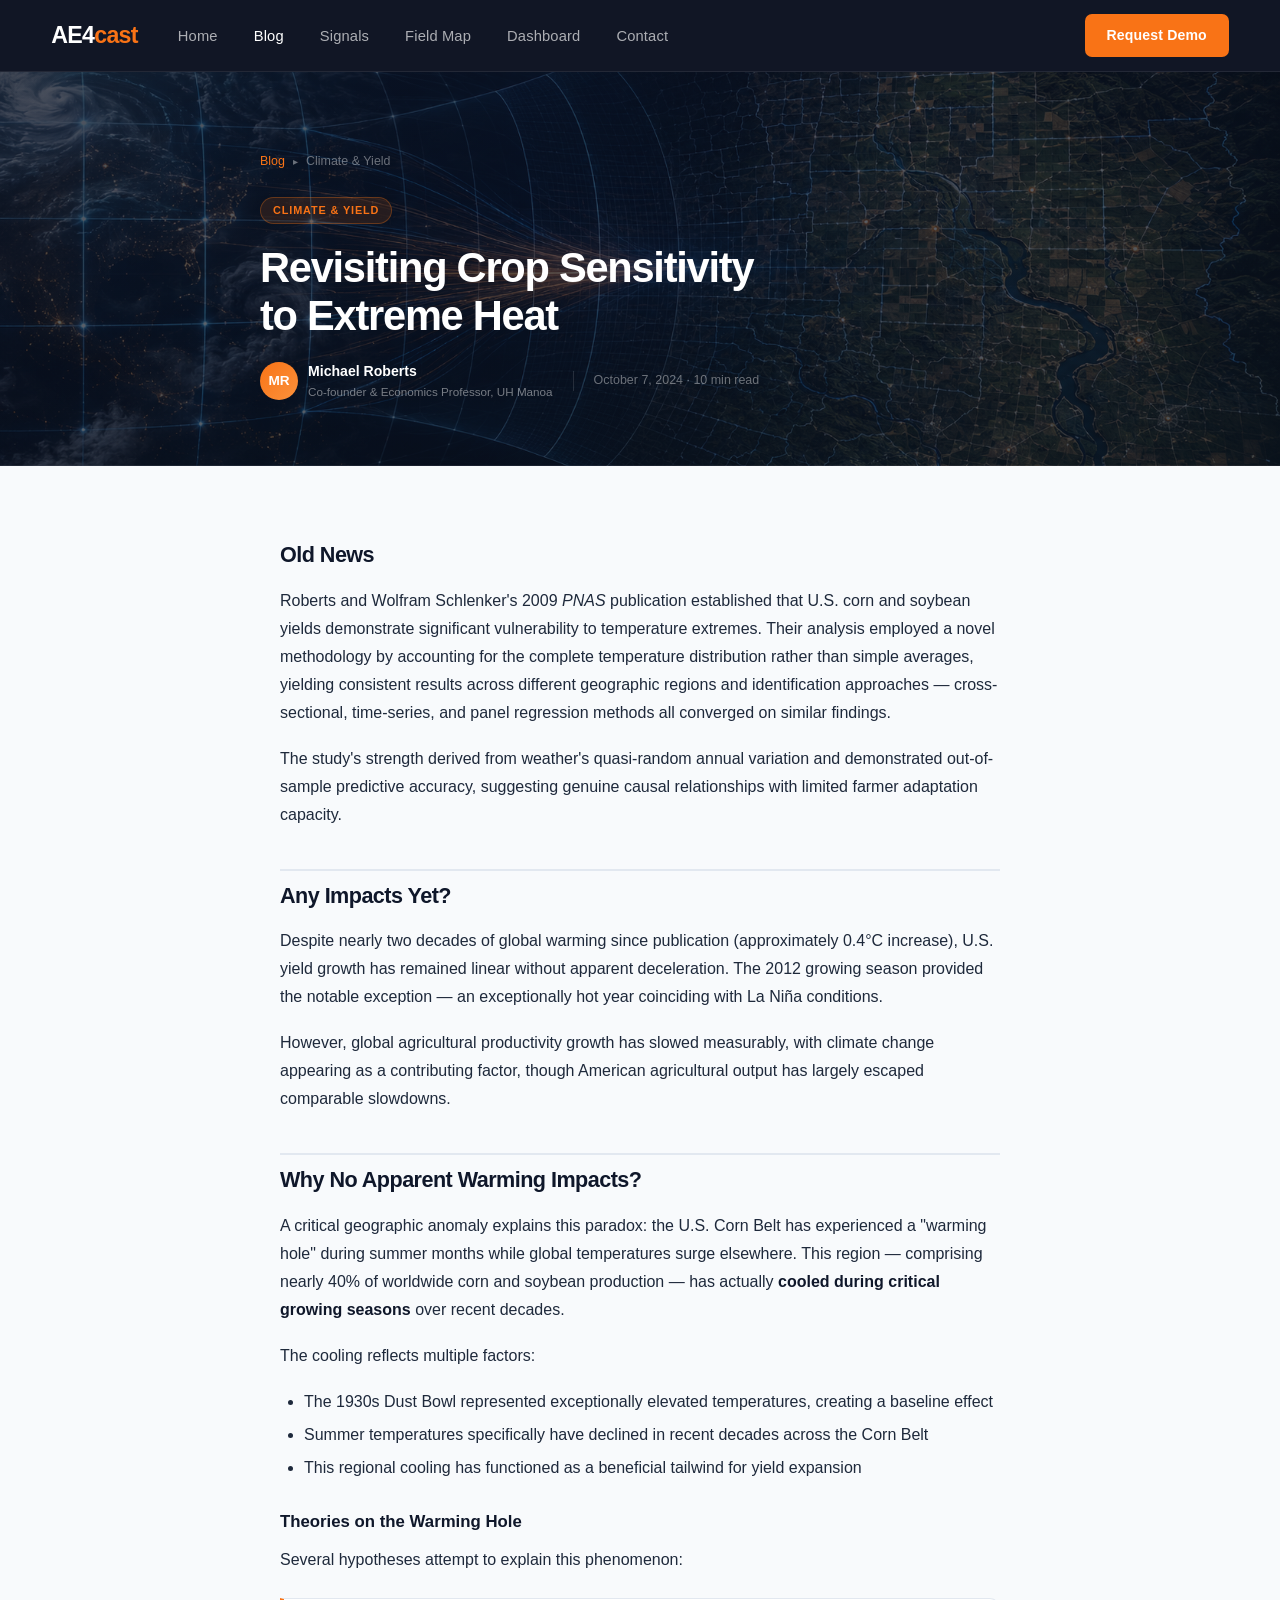
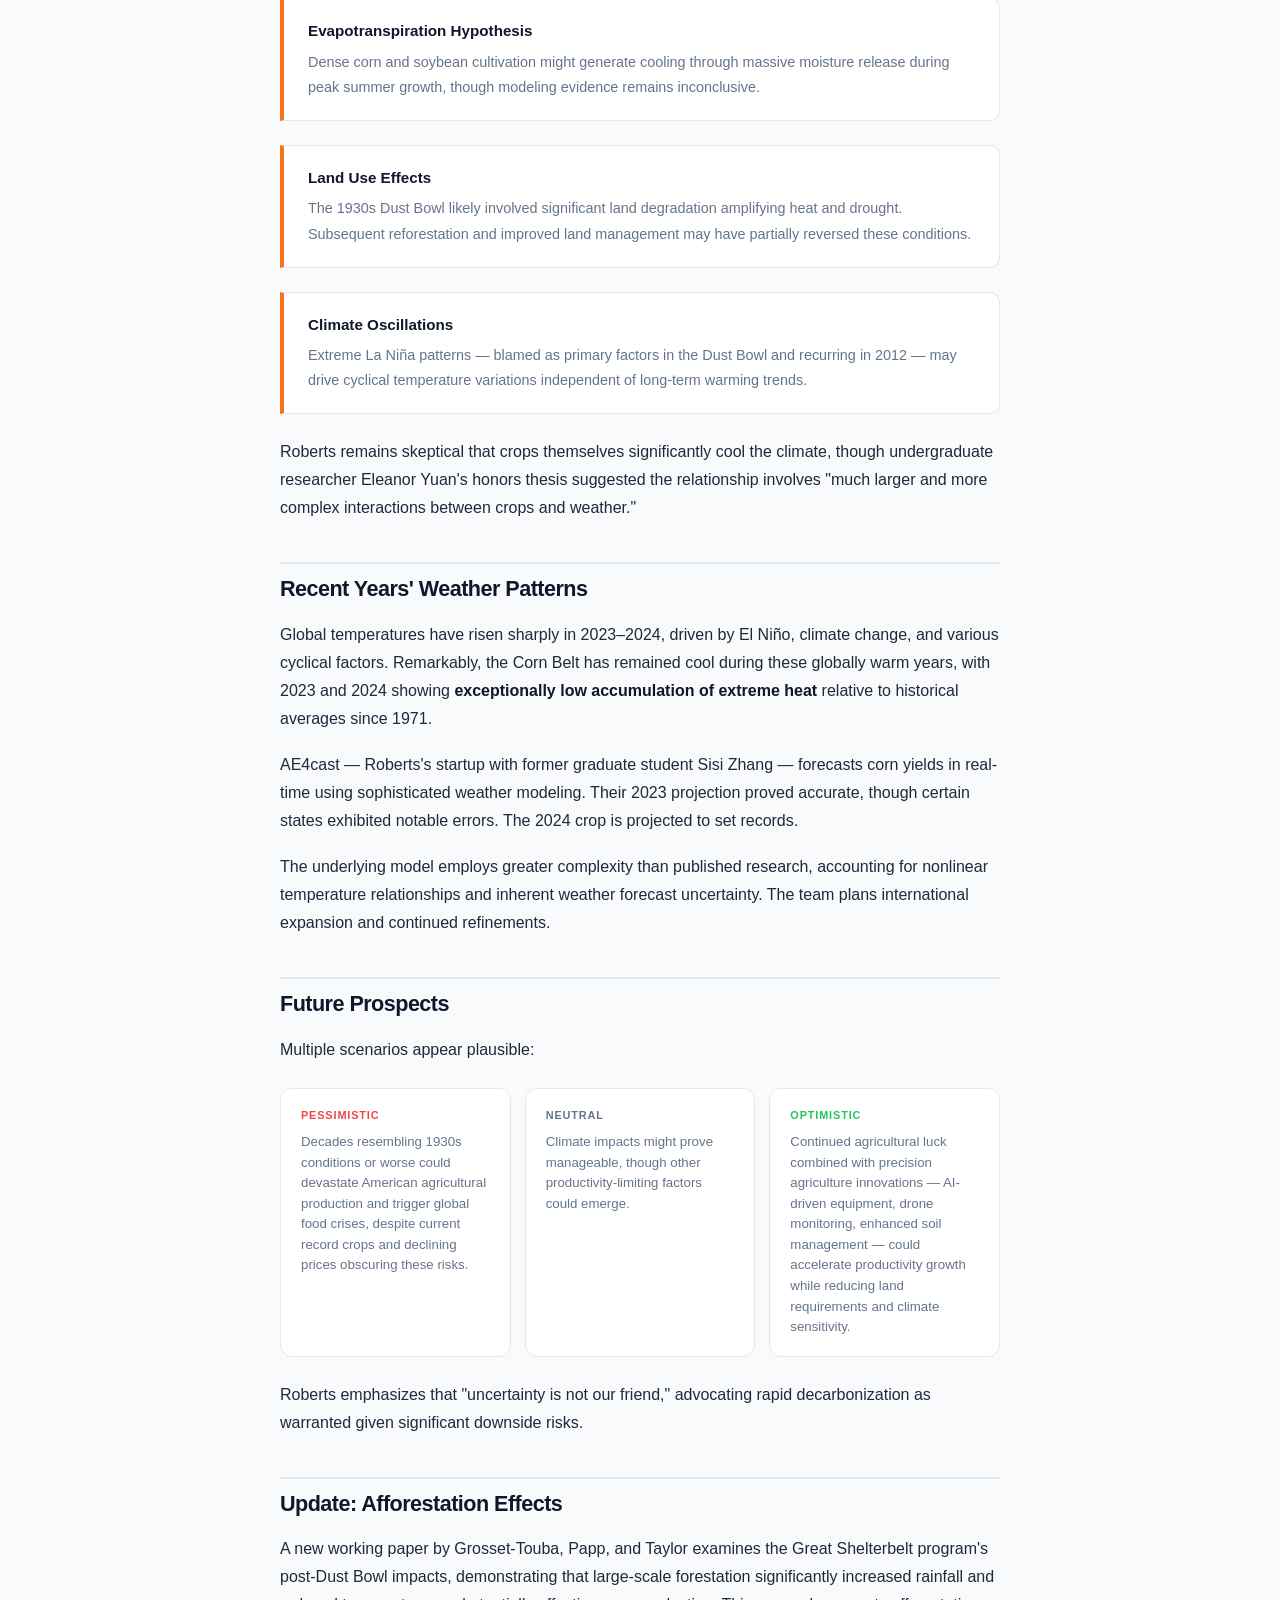
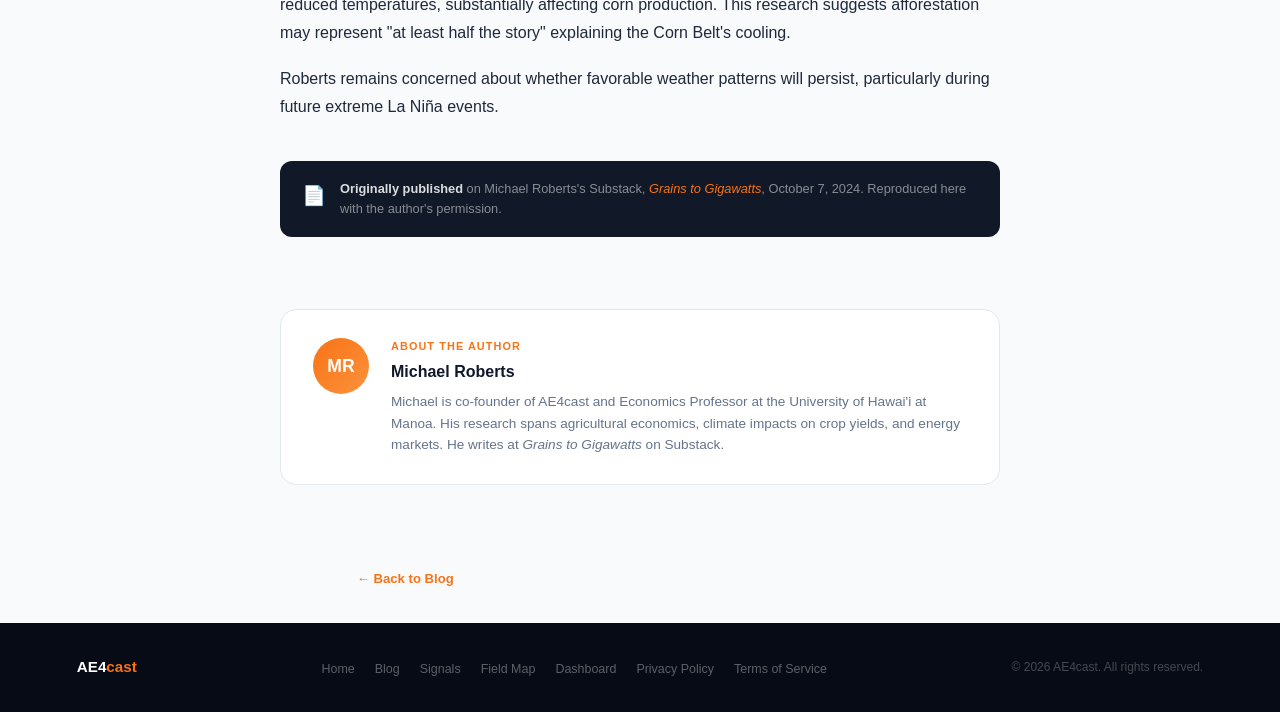
==== commit d7453f64: "Website: Dashboard access page (registration form) and a Dashboard link in every page's navigation a" ====
--- a/blog-revisiting-crop-sensitivity-to-extreme-heat.html
+++ b/blog-revisiting-crop-sensitivity-to-extreme-heat.html
@@ -420,6 +420,7 @@
     <li><a href="blog.html" class="active">Blog</a></li>
     <li><a href="signals.html">Signals</a></li>
     <li><a href="map/index.html">Field Map</a></li>
+    <li><a href="dashboard.html">Dashboard</a></li>
     <li><a href="contact.html">Contact</a></li>
   </ul>
   <a href="index.html#open-demo" class="nav-cta">Request Demo</a>
@@ -556,6 +557,7 @@
     <li><a href="blog.html">Blog</a></li>
     <li><a href="signals.html">Signals</a></li>
     <li><a href="map/index.html">Field Map</a></li>
+    <li><a href="dashboard.html">Dashboard</a></li>
     <li><a href="privacy-policy.html">Privacy Policy</a></li>
     <li><a href="terms.html">Terms of Service</a></li>
   </ul>
